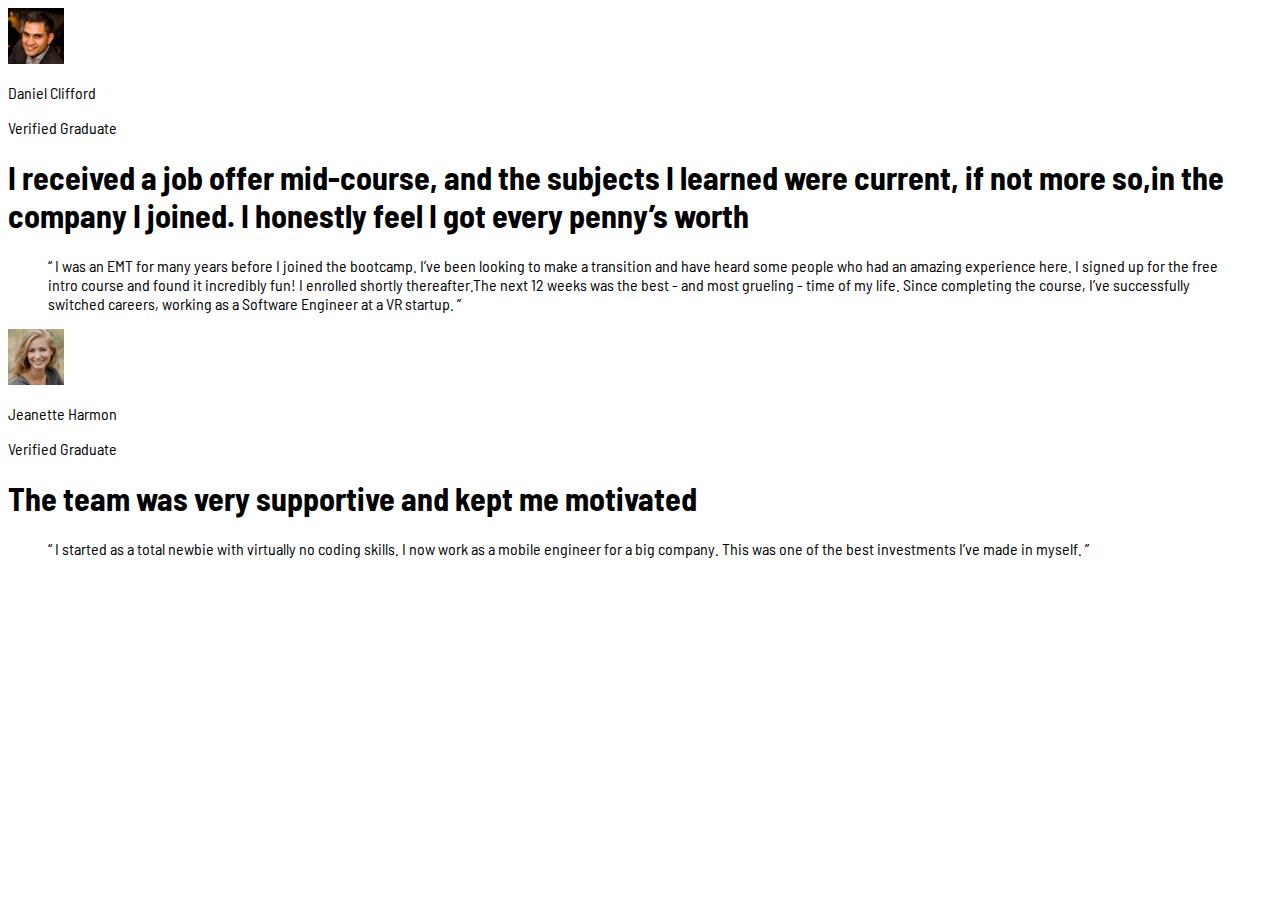
==== 1-testimonials-grid-section-main/public/index.html @ 8dc8a0f1 "estructura pug de html a medio terminar" ====
<!DOCTYPE html>
<html lang="es">
  <head>
    <meta charset="UTF-8">
    <meta http-equiv="X-UA-Compatible" content="IE=edge">
    <meta name="viewport" content="width=device-width, initial-scale=1.0">
    <link rel="preconnect" href="https://fonts.gstatic.com">
    <link href="https://fonts.googleapis.com/css2?family=Barlow+Semi+Condensed:wght@500;600&amp;display=swap" rel="stylesheet">
    <link rel="stylesheet" href="css/styles.css">
    <title>Document</title>
  </head>
  <body>
    <main class="main">
      <article class="card user"> 
        <header class="card__header">
          <div class="user__image-autor"> <img class="user__image" src="asset/images/image-daniel.jpg" alt="author"/></div>
          <div class="user__autor"> 
            <p class="user__name"> Daniel Clifford</p>
            <p class="user work">Verified Graduate</p>
          </div>
        </header>
        <h1 class="card__title">I received a job offer mid-course, and the subjects I learned were current, if not more so,in the company I joined. I honestly feel I got every penny’s worth</h1>
        <blockquote class="card__description">“ I was an EMT for many years before I joined the bootcamp. I’ve been looking to make a transition and have heard some people who had an amazing experience here. I signed up for the free intro course and found it incredibly fun! I enrolled shortly thereafter.The next 12 weeks was the best - and most grueling - time of my life. Since completing the course, I’ve successfully switched careers, working as a Software Engineer at a VR startup. ”</blockquote>
      </article>
      <article class="card user">
        <header class="card__header">
          <div class="user__image-autor"> <img class="user__image" src="asset/images/image-jeanette.jpg" alt="author"/></div>
          <div class="user__autor"> 
            <p class="user__name"> Jeanette Harmon</p>
            <p class="user work">Verified Graduate</p>
          </div>
        </header>
        <h1 class="card__title">The team was very supportive and kept me motivated</h1>
        <blockquote class="card__description">“ I started as a total newbie with virtually no coding skills. I now work as a mobile engineer for a big company. This was one of the best investments I’ve made in myself. ”</blockquote>
      </article>
    </main>
  </body>
</html>
---- 1-testimonials-grid-section-main/public/css/styles.css ----
body {
  font-family: "Barlow Semi Condensed", sans-serif;
}
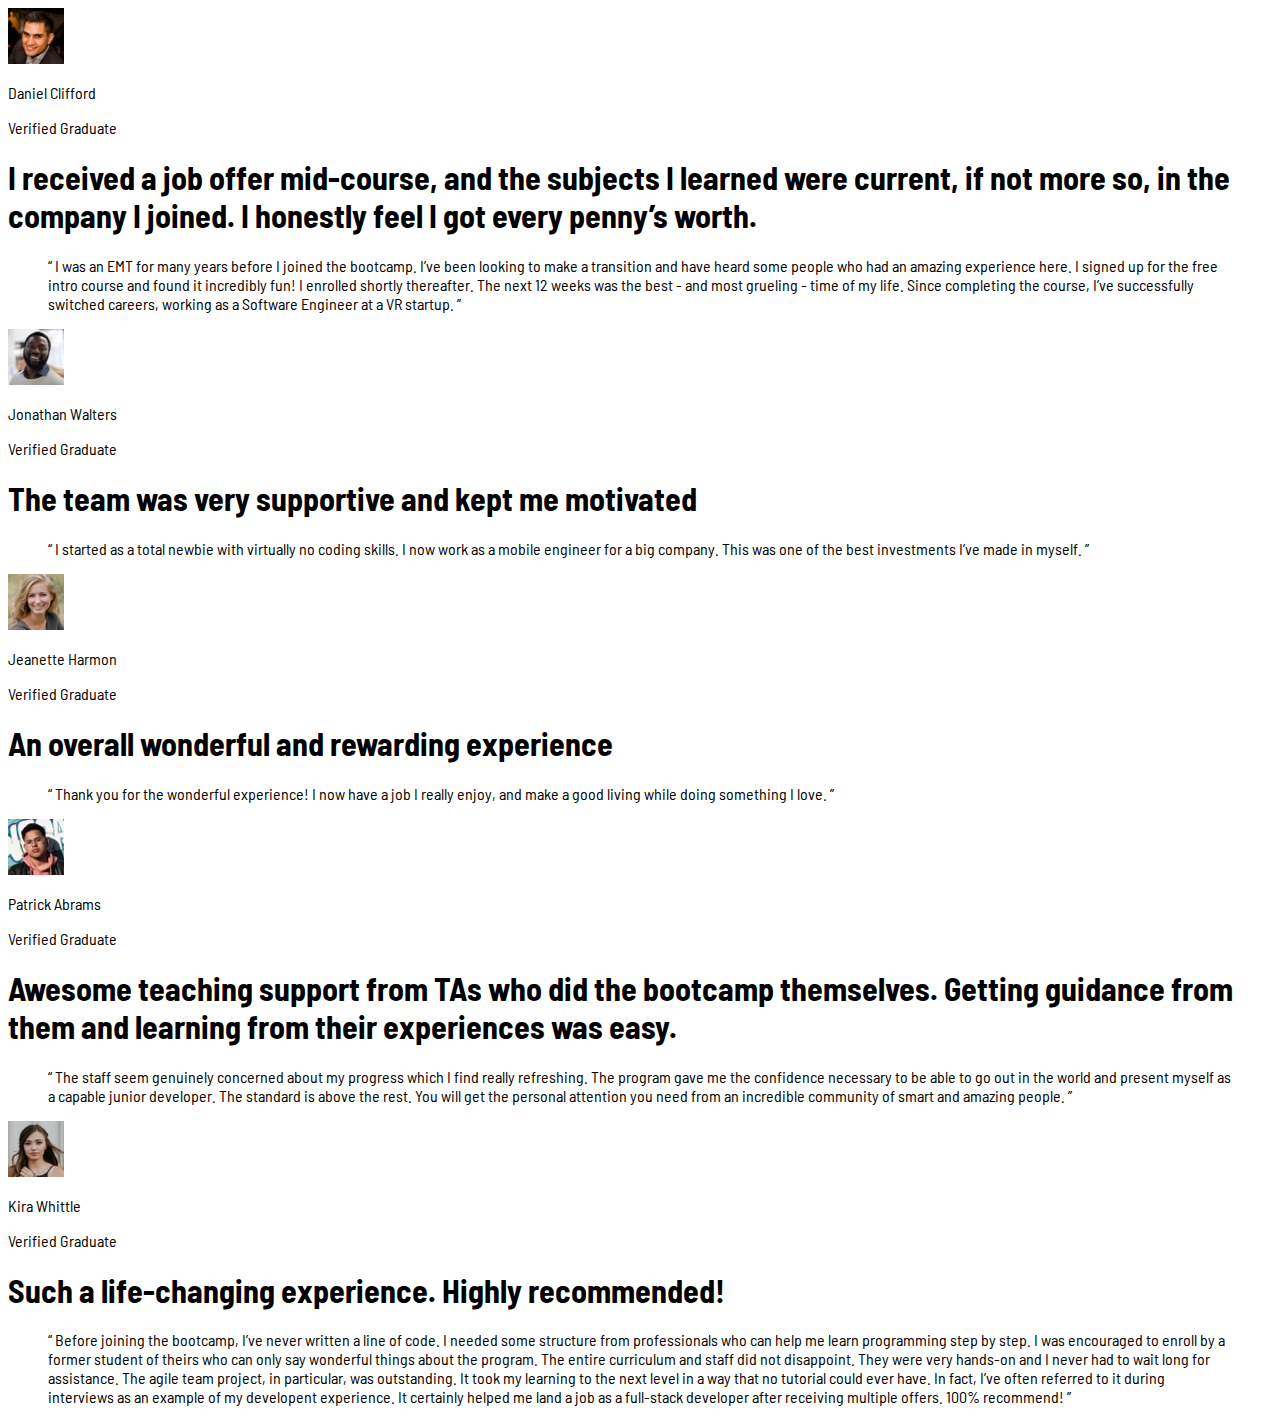
==== commit 097a3725: "estructura pug de html terminada" ====
--- a/1-testimonials-grid-section-main/public/index.html
+++ b/1-testimonials-grid-section-main/public/index.html
@@ -11,27 +11,60 @@
   </head>
   <body>
     <main class="main">
-      <article class="card user"> 
+      <article class="card user">
         <header class="card__header">
           <div class="user__image-autor"> <img class="user__image" src="asset/images/image-daniel.jpg" alt="author"/></div>
           <div class="user__autor"> 
-            <p class="user__name"> Daniel Clifford</p>
-            <p class="user work">Verified Graduate</p>
+            <p class="user__name">Daniel Clifford</p>
+            <p class="user__work">Verified Graduate</p>
           </div>
         </header>
-        <h1 class="card__title">I received a job offer mid-course, and the subjects I learned were current, if not more so,in the company I joined. I honestly feel I got every penny’s worth</h1>
-        <blockquote class="card__description">“ I was an EMT for many years before I joined the bootcamp. I’ve been looking to make a transition and have heard some people who had an amazing experience here. I signed up for the free intro course and found it incredibly fun! I enrolled shortly thereafter.The next 12 weeks was the best - and most grueling - time of my life. Since completing the course, I’ve successfully switched careers, working as a Software Engineer at a VR startup. ”</blockquote>
+        <h1 class="card__title">  I received a job offer mid-course, and the subjects I learned were current, if not more so, in the company I joined. I honestly feel I got every penny’s worth.</h1>
+        <blockquote class="card__description">“ I was an EMT for many years before I joined the bootcamp. I’ve been looking to make a transition and have heard some people who had an amazing experience here. I signed up for the free intro course and found it incredibly fun! I enrolled shortly thereafter. The next 12 weeks was the best - and most grueling - time of my life. Since completing the course, I’ve successfully switched careers, working as a Software Engineer at a VR startup. ”</blockquote>
+      </article>
+      <article class="card user">
+        <header class="card__header">
+          <div class="user__image-autor"> <img class="user__image" src="asset/images/image-jonathan.jpg" alt="author"/></div>
+          <div class="user__autor"> 
+            <p class="user__name">Jonathan Walters</p>
+            <p class="user__work">Verified Graduate</p>
+          </div>
+        </header>
+        <h1 class="card__title">The team was very supportive and kept me motivated</h1>
+        <blockquote class="card__description">“ I started as a total newbie with virtually no coding skills. I now work as a mobile engineer for a big company. This was one of the best investments I’ve made in myself. ”</blockquote>
       </article>
       <article class="card user">
         <header class="card__header">
           <div class="user__image-autor"> <img class="user__image" src="asset/images/image-jeanette.jpg" alt="author"/></div>
           <div class="user__autor"> 
-            <p class="user__name"> Jeanette Harmon</p>
-            <p class="user work">Verified Graduate</p>
+            <p class="user__name">Jeanette Harmon</p>
+            <p class="user__work">Verified Graduate</p>
           </div>
         </header>
-        <h1 class="card__title">The team was very supportive and kept me motivated</h1>
-        <blockquote class="card__description">“ I started as a total newbie with virtually no coding skills. I now work as a mobile engineer for a big company. This was one of the best investments I’ve made in myself. ”</blockquote>
+        <h1 class="card__title">An overall wonderful and rewarding experience</h1>
+        <blockquote class="card__description">“ Thank you for the wonderful experience! I now have a job I really enjoy, and make a good living while doing something I love. ”</blockquote>
+      </article>
+      <article class="card user">
+        <header class="card__header">
+          <div class="user__image-autor"> <img class="user__image" src="asset/images/image-patrick.jpg" alt="author"/></div>
+          <div class="user__autor"> 
+            <p class="user__name">Patrick Abrams</p>
+            <p class="user__work">Verified Graduate</p>
+          </div>
+        </header>
+        <h1 class="card__title">Awesome teaching support from TAs who did the bootcamp themselves. Getting guidance from them and learning from their experiences was easy.</h1>
+        <blockquote class="card__description">“ The staff seem genuinely concerned about my progress which I find really refreshing. The program gave me the confidence necessary to be able to go out in the world and present myself as a capable junior developer. The standard is above the rest. You will get the personal attention you need from an incredible community of smart and amazing people. ”</blockquote>
+      </article>
+      <article class="card user">
+        <header class="card__header">
+          <div class="user__image-autor"> <img class="user__image" src="asset/images/image-kira.jpg" alt="author"/></div>
+          <div class="user__autor"> 
+            <p class="user__name">Kira Whittle</p>
+            <p class="user__work">Verified Graduate</p>
+          </div>
+        </header>
+        <h1 class="card__title">Such a life-changing experience. Highly recommended!</h1>
+        <blockquote class="card__description">“ Before joining the bootcamp, I’ve never written a line of code. I needed some structure from professionals who can help me learn programming step by step. I was encouraged to enroll by a former student of theirs who can only say wonderful things about the program. The entire curriculum and staff did not disappoint. They were very hands-on and I never had to wait long for assistance. The agile team project, in particular, was outstanding. It took my learning to the next level in a way that no tutorial could ever have. In fact, I’ve often referred to it during interviews as an example of my developent experience. It certainly helped me land a job as a full-stack developer after receiving multiple offers. 100% recommend! ”</blockquote>
       </article>
     </main>
   </body>
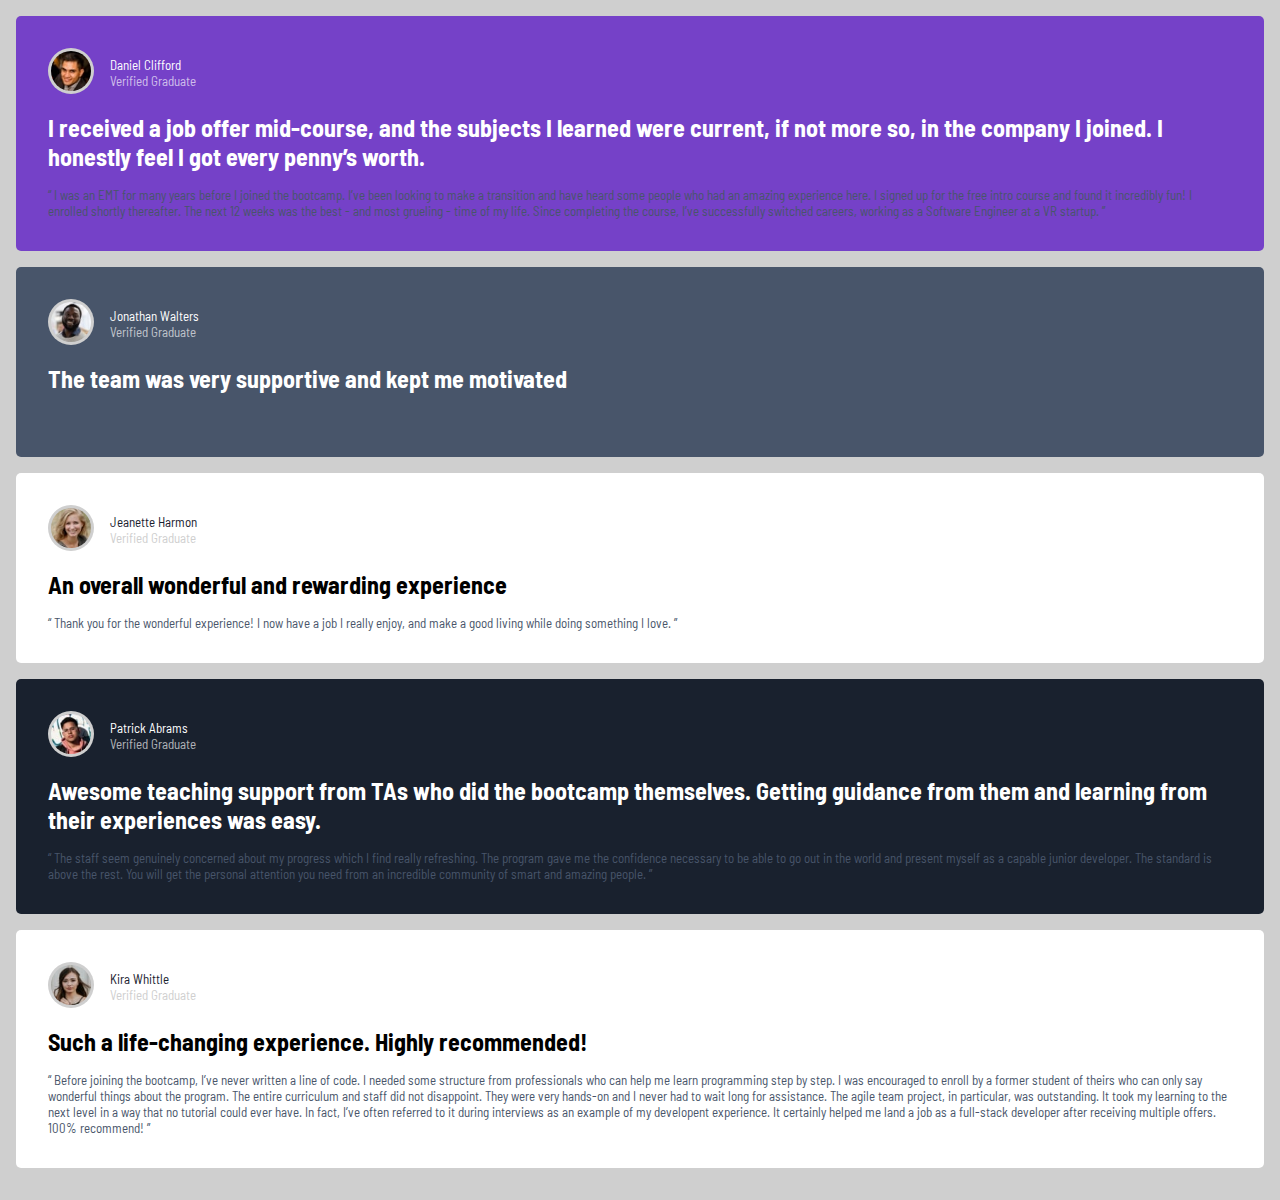
==== commit 3854707c: "estilos y modificadores css" ====
--- a/1-testimonials-grid-section-main/public/index.html
+++ b/1-testimonials-grid-section-main/public/index.html
@@ -11,26 +11,26 @@
   </head>
   <body>
     <main class="main">
-      <article class="card user">
-        <header class="card__header">
+      <article class="card user card--violet card--has-background">
+        <header class="card__header user--is-ligth">
           <div class="user__image-autor"> <img class="user__image" src="asset/images/image-daniel.jpg" alt="author"/></div>
           <div class="user__autor"> 
             <p class="user__name">Daniel Clifford</p>
             <p class="user__work">Verified Graduate</p>
           </div>
         </header>
-        <h1 class="card__title">  I received a job offer mid-course, and the subjects I learned were current, if not more so, in the company I joined. I honestly feel I got every penny’s worth.</h1>
+        <h2 class="card__title">  I received a job offer mid-course, and the subjects I learned were current, if not more so, in the company I joined. I honestly feel I got every penny’s worth.</h2>
         <blockquote class="card__description">“ I was an EMT for many years before I joined the bootcamp. I’ve been looking to make a transition and have heard some people who had an amazing experience here. I signed up for the free intro course and found it incredibly fun! I enrolled shortly thereafter. The next 12 weeks was the best - and most grueling - time of my life. Since completing the course, I’ve successfully switched careers, working as a Software Engineer at a VR startup. ”</blockquote>
       </article>
-      <article class="card user">
-        <header class="card__header">
+      <article class="card user card--is-grayish-blue">
+        <header class="card__header user--is-ligth">
           <div class="user__image-autor"> <img class="user__image" src="asset/images/image-jonathan.jpg" alt="author"/></div>
           <div class="user__autor"> 
             <p class="user__name">Jonathan Walters</p>
             <p class="user__work">Verified Graduate</p>
           </div>
         </header>
-        <h1 class="card__title">The team was very supportive and kept me motivated</h1>
+        <h2 class="card__title">The team was very supportive and kept me motivated</h2>
         <blockquote class="card__description">“ I started as a total newbie with virtually no coding skills. I now work as a mobile engineer for a big company. This was one of the best investments I’ve made in myself. ”</blockquote>
       </article>
       <article class="card user">
@@ -41,18 +41,18 @@
             <p class="user__work">Verified Graduate</p>
           </div>
         </header>
-        <h1 class="card__title">An overall wonderful and rewarding experience</h1>
+        <h2 class="card__title">An overall wonderful and rewarding experience</h2>
         <blockquote class="card__description">“ Thank you for the wonderful experience! I now have a job I really enjoy, and make a good living while doing something I love. ”</blockquote>
       </article>
-      <article class="card user">
-        <header class="card__header">
+      <article class="card user card--very-dark-blue">
+        <header class="card__header user--is-ligth">
           <div class="user__image-autor"> <img class="user__image" src="asset/images/image-patrick.jpg" alt="author"/></div>
           <div class="user__autor"> 
             <p class="user__name">Patrick Abrams</p>
             <p class="user__work">Verified Graduate</p>
           </div>
         </header>
-        <h1 class="card__title">Awesome teaching support from TAs who did the bootcamp themselves. Getting guidance from them and learning from their experiences was easy.</h1>
+        <h2 class="card__title">Awesome teaching support from TAs who did the bootcamp themselves. Getting guidance from them and learning from their experiences was easy.</h2>
         <blockquote class="card__description">“ The staff seem genuinely concerned about my progress which I find really refreshing. The program gave me the confidence necessary to be able to go out in the world and present myself as a capable junior developer. The standard is above the rest. You will get the personal attention you need from an incredible community of smart and amazing people. ”</blockquote>
       </article>
       <article class="card user">
@@ -63,7 +63,7 @@
             <p class="user__work">Verified Graduate</p>
           </div>
         </header>
-        <h1 class="card__title">Such a life-changing experience. Highly recommended!</h1>
+        <h2 class="card__title">Such a life-changing experience. Highly recommended!</h2>
         <blockquote class="card__description">“ Before joining the bootcamp, I’ve never written a line of code. I needed some structure from professionals who can help me learn programming step by step. I was encouraged to enroll by a former student of theirs who can only say wonderful things about the program. The entire curriculum and staff did not disappoint. They were very hands-on and I never had to wait long for assistance. The agile team project, in particular, was outstanding. It took my learning to the next level in a way that no tutorial could ever have. In fact, I’ve often referred to it during interviews as an example of my developent experience. It certainly helped me land a job as a full-stack developer after receiving multiple offers. 100% recommend! ”</blockquote>
       </article>
     </main>
--- a/1-testimonials-grid-section-main/public/css/styles.css
+++ b/1-testimonials-grid-section-main/public/css/styles.css
@@ -1,3 +1,74 @@
+/*usamo esta llada para que funcione @use el "as" es para darle un nombre a esa importacion y poder usarla.
+si ponemos un nombre como v1 usaremos v1.variableDeSASS  y si ponemos un * estonces solo llamamos a la variable sin prefijo
+ej deuso de prefijo
+@use '../config/variables' as v1;
+body{
+   background-color: v1.$violet; 
+}*/
 body {
+  font-size: 13px;
+  padding: 1rem;
   font-family: "Barlow Semi Condensed", sans-serif;
+  background-color: #cfcfcf;
+}
+
+body,
+blockquote, h2, p {
+  margin: 0;
+}
+
+.card {
+  background-color: white;
+  padding: 2rem;
+  border-radius: 5px;
+  margin-bottom: 1rem;
+}
+.card__header {
+  display: flex;
+  align-items: center;
+  margin-bottom: 1rem;
+}
+.card__title {
+  text-align: left;
+  font-size: 1.5rem;
+  margin-bottom: 1rem;
+}
+.card__description {
+  color: var(--description-color, #48556a);
+}
+.card__description--is-ligth {
+  --description-color:#ffffffaa;
+}
+.card--violet {
+  background-color: #7541c8;
+}
+.card--violet, .card--is-grayish-blue, .card--very-dark-blue {
+  color: white;
+}
+.card--is-grayish-blue {
+  background-color: #48556a;
+}
+.card--very-dark-blue {
+  background-color: #19212e;
+}
+
+.user__autor {
+  margin-left: 1rem;
+}
+.user__name {
+  color: var(--author-color, #19212e);
+}
+.user__work {
+  color: var(--work-author, #cfcfcf);
+}
+.user__image {
+  border-radius: 50%;
+  width: 40px;
+  height: 40px;
+  padding: 3px;
+  background-color: #cfcfcf;
+}
+.user--is-ligth {
+  --author-color:$white;
+  --work-author:#ffffffaa;
 }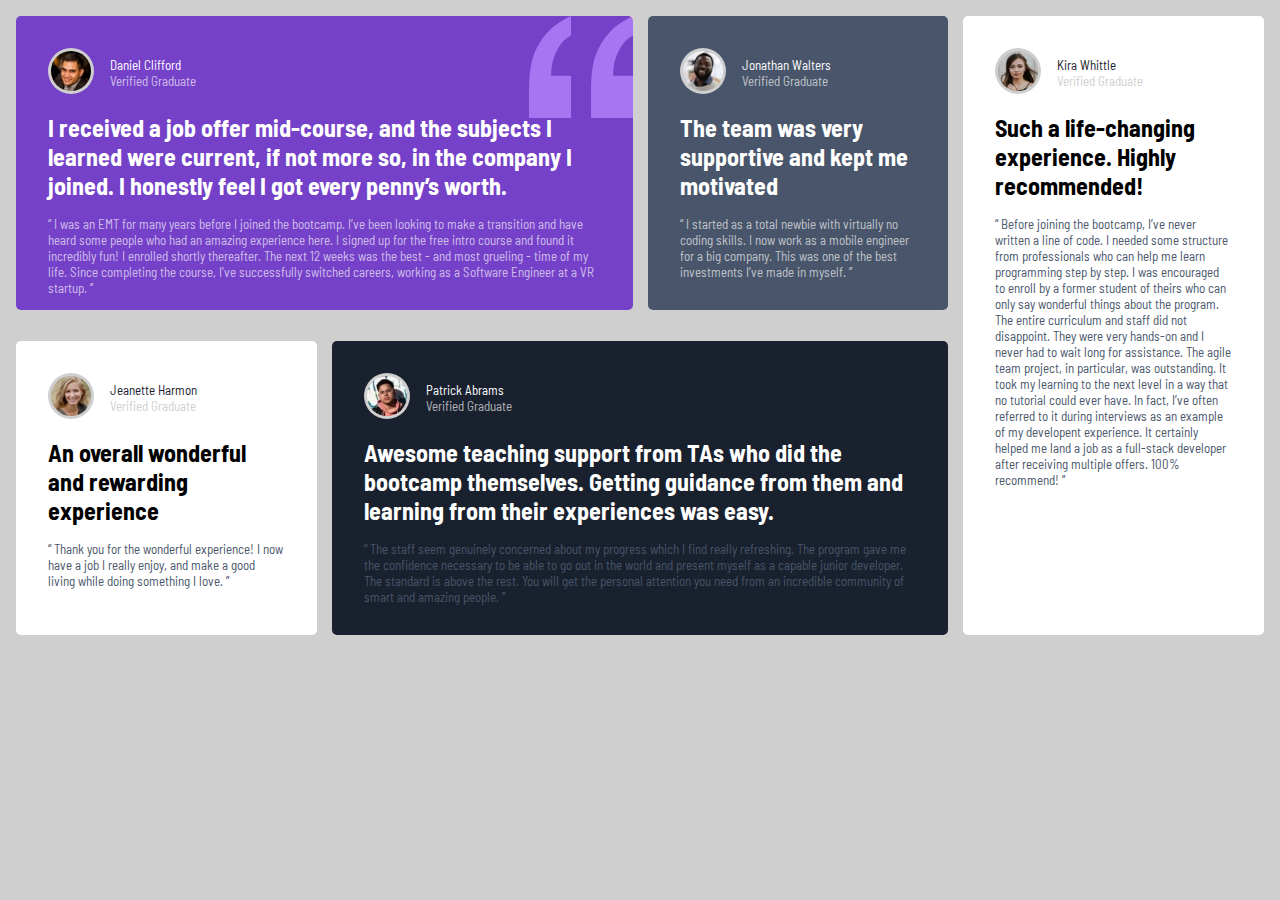
==== commit 494c5c65: "app terminada" ====
--- a/1-testimonials-grid-section-main/public/index.html
+++ b/1-testimonials-grid-section-main/public/index.html
@@ -11,7 +11,7 @@
   </head>
   <body>
     <main class="main">
-      <article class="card user card--violet card--has-background">
+      <article class="card user card--violet card--has-background card--is-daniel">
         <header class="card__header user--is-ligth">
           <div class="user__image-autor"> <img class="user__image" src="asset/images/image-daniel.jpg" alt="author"/></div>
           <div class="user__autor"> 
@@ -20,9 +20,9 @@
           </div>
         </header>
         <h2 class="card__title">  I received a job offer mid-course, and the subjects I learned were current, if not more so, in the company I joined. I honestly feel I got every penny’s worth.</h2>
-        <blockquote class="card__description">“ I was an EMT for many years before I joined the bootcamp. I’ve been looking to make a transition and have heard some people who had an amazing experience here. I signed up for the free intro course and found it incredibly fun! I enrolled shortly thereafter. The next 12 weeks was the best - and most grueling - time of my life. Since completing the course, I’ve successfully switched careers, working as a Software Engineer at a VR startup. ”</blockquote>
+        <blockquote class="card__description card__description--is-ligth">“ I was an EMT for many years before I joined the bootcamp. I’ve been looking to make a transition and have heard some people who had an amazing experience here. I signed up for the free intro course and found it incredibly fun! I enrolled shortly thereafter. The next 12 weeks was the best - and most grueling - time of my life. Since completing the course, I’ve successfully switched careers, working as a Software Engineer at a VR startup. ”</blockquote>
       </article>
-      <article class="card user card--is-grayish-blue">
+      <article class="card user card--is-grayish-blue card--is-jonathan">
         <header class="card__header user--is-ligth">
           <div class="user__image-autor"> <img class="user__image" src="asset/images/image-jonathan.jpg" alt="author"/></div>
           <div class="user__autor"> 
@@ -31,9 +31,9 @@
           </div>
         </header>
         <h2 class="card__title">The team was very supportive and kept me motivated</h2>
-        <blockquote class="card__description">“ I started as a total newbie with virtually no coding skills. I now work as a mobile engineer for a big company. This was one of the best investments I’ve made in myself. ”</blockquote>
+        <blockquote class="card__description card__description--is-ligth">“ I started as a total newbie with virtually no coding skills. I now work as a mobile engineer for a big company. This was one of the best investments I’ve made in myself. ”</blockquote>
       </article>
-      <article class="card user">
+      <article class="card user card--is-jeanette">
         <header class="card__header">
           <div class="user__image-autor"> <img class="user__image" src="asset/images/image-jeanette.jpg" alt="author"/></div>
           <div class="user__autor"> 
@@ -42,9 +42,9 @@
           </div>
         </header>
         <h2 class="card__title">An overall wonderful and rewarding experience</h2>
-        <blockquote class="card__description">“ Thank you for the wonderful experience! I now have a job I really enjoy, and make a good living while doing something I love. ”</blockquote>
+        <blockquote class="card__description ">“ Thank you for the wonderful experience! I now have a job I really enjoy, and make a good living while doing something I love. ”</blockquote>
       </article>
-      <article class="card user card--very-dark-blue">
+      <article class="card user card--very-dark-blue card--is-patrick">
         <header class="card__header user--is-ligth">
           <div class="user__image-autor"> <img class="user__image" src="asset/images/image-patrick.jpg" alt="author"/></div>
           <div class="user__autor"> 
@@ -53,9 +53,9 @@
           </div>
         </header>
         <h2 class="card__title">Awesome teaching support from TAs who did the bootcamp themselves. Getting guidance from them and learning from their experiences was easy.</h2>
-        <blockquote class="card__description">“ The staff seem genuinely concerned about my progress which I find really refreshing. The program gave me the confidence necessary to be able to go out in the world and present myself as a capable junior developer. The standard is above the rest. You will get the personal attention you need from an incredible community of smart and amazing people. ”</blockquote>
+        <blockquote class="card__description ">“ The staff seem genuinely concerned about my progress which I find really refreshing. The program gave me the confidence necessary to be able to go out in the world and present myself as a capable junior developer. The standard is above the rest. You will get the personal attention you need from an incredible community of smart and amazing people. ”</blockquote>
       </article>
-      <article class="card user">
+      <article class="card user card--is-kira">
         <header class="card__header">
           <div class="user__image-autor"> <img class="user__image" src="asset/images/image-kira.jpg" alt="author"/></div>
           <div class="user__autor"> 
@@ -64,7 +64,7 @@
           </div>
         </header>
         <h2 class="card__title">Such a life-changing experience. Highly recommended!</h2>
-        <blockquote class="card__description">“ Before joining the bootcamp, I’ve never written a line of code. I needed some structure from professionals who can help me learn programming step by step. I was encouraged to enroll by a former student of theirs who can only say wonderful things about the program. The entire curriculum and staff did not disappoint. They were very hands-on and I never had to wait long for assistance. The agile team project, in particular, was outstanding. It took my learning to the next level in a way that no tutorial could ever have. In fact, I’ve often referred to it during interviews as an example of my developent experience. It certainly helped me land a job as a full-stack developer after receiving multiple offers. 100% recommend! ”</blockquote>
+        <blockquote class="card__description ">“ Before joining the bootcamp, I’ve never written a line of code. I needed some structure from professionals who can help me learn programming step by step. I was encouraged to enroll by a former student of theirs who can only say wonderful things about the program. The entire curriculum and staff did not disappoint. They were very hands-on and I never had to wait long for assistance. The agile team project, in particular, was outstanding. It took my learning to the next level in a way that no tutorial could ever have. In fact, I’ve often referred to it during interviews as an example of my developent experience. It certainly helped me land a job as a full-stack developer after receiving multiple offers. 100% recommend! ”</blockquote>
       </article>
     </main>
   </body>
--- a/1-testimonials-grid-section-main/public/css/styles.css
+++ b/1-testimonials-grid-section-main/public/css/styles.css
@@ -6,10 +6,16 @@
    background-color: v1.$violet; 
 }*/
 body {
+  display: grid;
   font-size: 13px;
   padding: 1rem;
   font-family: "Barlow Semi Condensed", sans-serif;
   background-color: #cfcfcf;
+}
+@media screen and (min-width: 1024px) {
+  body {
+    place-items: center;
+  }
 }
 
 body,
@@ -17,11 +23,35 @@
   margin: 0;
 }
 
+.main {
+  display: grid;
+}
+@media screen and (min-width: 1024px) {
+  .main {
+    gap: 15px;
+    grid-template-columns: repeat(4, 1fr);
+    grid-template-rows: repeat(2, 310px);
+  }
+}
+
 .card {
   background-color: white;
   padding: 2rem;
   border-radius: 5px;
   margin-bottom: 1rem;
+}
+@media screen and (min-width: 1024px) {
+  .card--is-daniel {
+    grid-column: 1/3;
+    grid-row: 1/1;
+  }
+  .card--is-patrick {
+    grid-column: 2/4;
+  }
+  .card--is-kira {
+    grid-column: 4/5;
+    grid-row: 1/-1;
+  }
 }
 .card__header {
   display: flex;
@@ -41,9 +71,18 @@
 }
 .card--violet {
   background-color: #7541c8;
+  background-image: url("../asset/images/bg-pattern-quotation.svg");
+  background-repeat: no-repeat;
+  background-position-x: right;
 }
 .card--violet, .card--is-grayish-blue, .card--very-dark-blue {
   color: white;
+}
+.card____description {
+  color: var(--coment-color, #48556a);
+}
+.card____description--is-ligth {
+  --coment-color:#ffffffaa;
 }
 .card--is-grayish-blue {
   background-color: #48556a;
